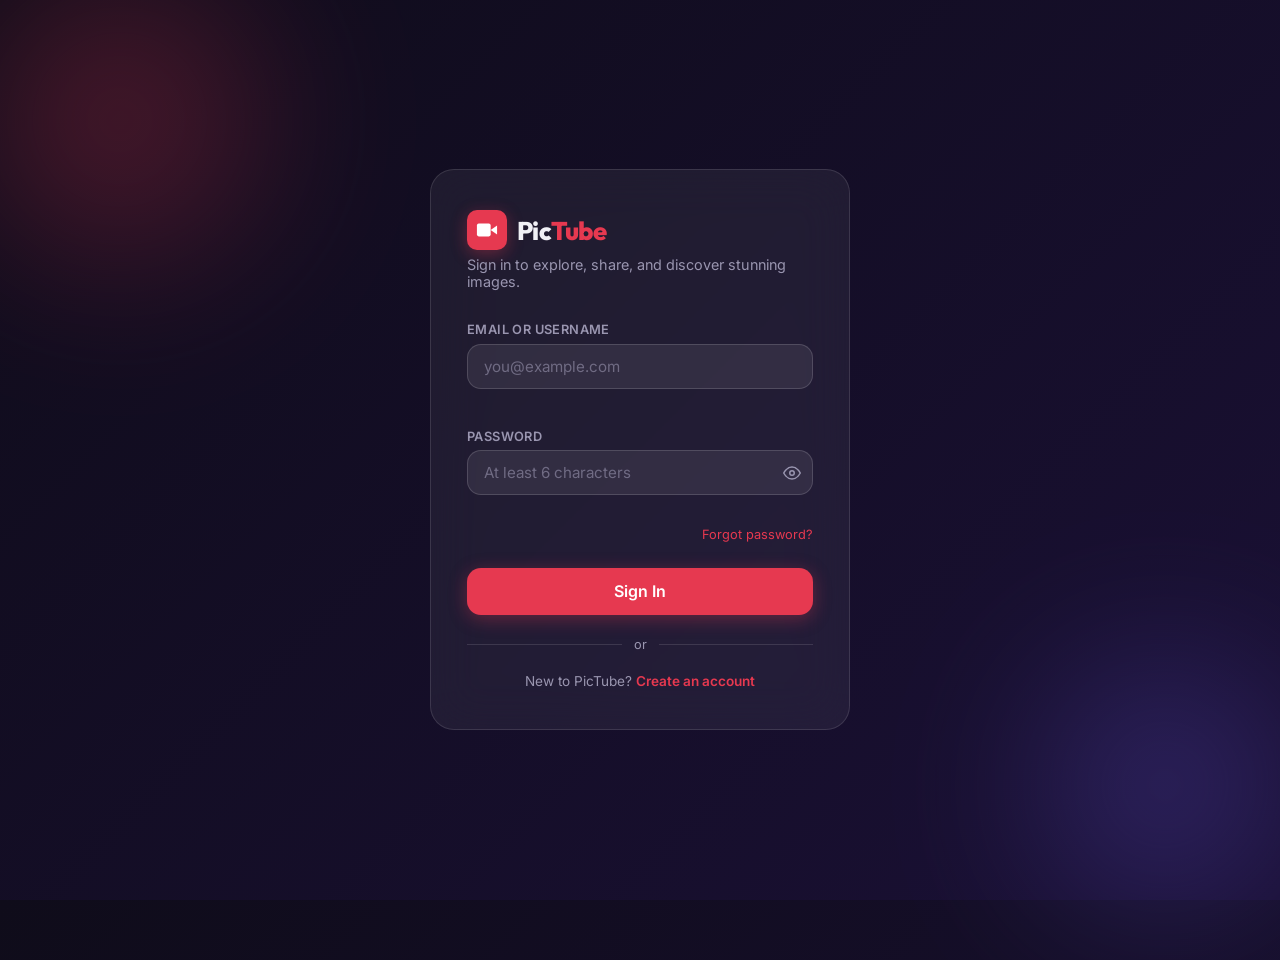
==== login.html @ 1ca36174 "first commit" ====
<!DOCTYPE html>
<html lang="en">
<head>
  <meta charset="UTF-8" />
  <meta name="viewport" content="width=device-width, initial-scale=1.0" />
  <title>PicTube — Sign In</title>

  <!-- Google Font: Inter for clean, modern typography -->
  <link rel="preconnect" href="https://fonts.googleapis.com" />
  <link rel="preconnect" href="https://fonts.gstatic.com" crossorigin />
  <link href="https://fonts.googleapis.com/css2?family=Inter:wght@300;400;500;600;700&family=Outfit:wght@400;600;700;800&display=swap" rel="stylesheet" />

  <!-- All login-specific styles are inlined here for portability -->
  <style>
    /* ─── CSS RESET & VARIABLES ─────────────────────────────── */
    *, *::before, *::after { box-sizing: border-box; margin: 0; padding: 0; }

    :root {
      --bg-gradient-start: #0f0c1a;
      --bg-gradient-end:   #1a1035;
      --accent:            #e63950;   /* crimson red — PicTube brand */
      --accent-hover:      #ff4d6a;
      --accent-glow:       rgba(230, 57, 80, 0.35);
      --glass-bg:          rgba(255, 255, 255, 0.06);
      --glass-border:      rgba(255, 255, 255, 0.12);
      --text-primary:      #f0f0f5;
      --text-secondary:    #9a96b0;
      --input-bg:          rgba(255, 255, 255, 0.08);
      --input-border:      rgba(255, 255, 255, 0.15);
      --input-focus:       rgba(230, 57, 80, 0.5);
      --error-color:       #ff6b6b;
      --success-color:     #4ade80;
      --font-body:         'Inter', sans-serif;
      --font-display:      'Outfit', sans-serif;
      --radius:            14px;
      --transition:        0.25s ease;
    }

    /* ─── BODY & BACKGROUND ─────────────────────────────────── */
    body {
      font-family: var(--font-body);
      background: linear-gradient(135deg, var(--bg-gradient-start), var(--bg-gradient-end));
      min-height: 100vh;
      display: flex;
      align-items: center;
      justify-content: center;
      padding: 1rem;
      /* Animated background blobs for visual depth */
      position: relative;
      overflow: hidden;
    }

    /* Decorative blurred background orbs (pure CSS) */
    body::before, body::after {
      content: '';
      position: absolute;
      border-radius: 50%;
      filter: blur(80px);
      opacity: 0.4;
      pointer-events: none;
    }
    body::before {
      width: 400px; height: 400px;
      background: radial-gradient(circle, #e63950, transparent 70%);
      top: -80px; left: -80px;
      animation: floatOrb 8s ease-in-out infinite;
    }
    body::after {
      width: 350px; height: 350px;
      background: radial-gradient(circle, #6c5ce7, transparent 70%);
      bottom: -60px; right: -60px;
      animation: floatOrb 10s ease-in-out infinite reverse;
    }

    @keyframes floatOrb {
      0%, 100% { transform: translate(0, 0); }
      50%       { transform: translate(20px, 20px); }
    }

    /* ─── GLASSMORPHIC CARD ─────────────────────────────────── */
    /* Glassmorphism: semi-transparent bg + blur + subtle border */
    .login-card {
      background: var(--glass-bg);
      border: 1px solid var(--glass-border);
      backdrop-filter: blur(24px);       /* the "frosted glass" blur */
      -webkit-backdrop-filter: blur(24px);
      border-radius: 24px;
      padding: 2.5rem 2.25rem;
      width: 100%;
      max-width: 420px;
      position: relative;
      z-index: 1;
      /* Entrance animation */
      animation: cardIn 0.5s cubic-bezier(0.34, 1.56, 0.64, 1) both;
    }

    @keyframes cardIn {
      from { opacity: 0; transform: translateY(30px) scale(0.97); }
      to   { opacity: 1; transform: translateY(0) scale(1); }
    }

    /* ─── LOGO / BRAND ──────────────────────────────────────── */
    .brand {
      display: flex;
      align-items: center;
      gap: 0.6rem;
      margin-bottom: 0.4rem;
    }

    /* The PicTube "play" icon badge */
    .brand-icon {
      width: 40px; height: 40px;
      background: var(--accent);
      border-radius: 10px;
      display: flex;
      align-items: center;
      justify-content: center;
      box-shadow: 0 4px 16px var(--accent-glow);
    }
    .brand-icon svg { fill: white; }

    .brand-name {
      font-family: var(--font-display);
      font-size: 1.6rem;
      font-weight: 800;
      color: var(--text-primary);
      letter-spacing: -0.5px;
    }
    .brand-name span { color: var(--accent); }

    .login-subtitle {
      color: var(--text-secondary);
      font-size: 0.9rem;
      margin-bottom: 2rem;
      margin-top: 0.25rem;
    }

    /* ─── FORM ──────────────────────────────────────────────── */
    .login-form { display: flex; flex-direction: column; gap: 1.1rem; }

    /* Each label + input lives in a .field-group */
    .field-group {
      display: flex;
      flex-direction: column;
      gap: 0.4rem;
    }

    .field-group label {
      font-size: 0.8rem;
      font-weight: 600;
      color: var(--text-secondary);
      letter-spacing: 0.4px;
      text-transform: uppercase;
    }

    /* Wrapper needed so we can absolutely-position icons inside the input */
    .input-wrapper {
      position: relative;
    }

    .input-wrapper input {
      width: 100%;
      background: var(--input-bg);
      border: 1.5px solid var(--input-border);
      border-radius: var(--radius);
      padding: 0.75rem 2.8rem 0.75rem 1rem;
      font-family: var(--font-body);
      font-size: 0.95rem;
      color: var(--text-primary);
      outline: none;
      transition: border-color var(--transition), box-shadow var(--transition);
    }

    .input-wrapper input::placeholder { color: var(--text-secondary); opacity: 0.6; }

    /* Focus ring using accent color */
    .input-wrapper input:focus {
      border-color: var(--accent);
      box-shadow: 0 0 0 3px var(--input-focus);
    }

    /* Error state */
    .input-wrapper input.input-error {
      border-color: var(--error-color);
      box-shadow: 0 0 0 3px rgba(255, 107, 107, 0.2);
    }

    /* Show/hide password button positioned inside the input */
    .toggle-password {
      position: absolute;
      right: 0.75rem;
      top: 50%;
      transform: translateY(-50%);
      background: none;
      border: none;
      cursor: pointer;
      color: var(--text-secondary);
      display: flex;
      align-items: center;
      padding: 0;
      transition: color var(--transition);
    }
    .toggle-password:hover { color: var(--text-primary); }

    /* Inline field error messages */
    .field-error {
      font-size: 0.78rem;
      color: var(--error-color);
      min-height: 1rem; /* reserve space to prevent layout shift */
    }

    /* Forgot password link */
    .forgot-link {
      text-align: right;
      font-size: 0.8rem;
      margin-top: -0.5rem;
    }
    .forgot-link a {
      color: var(--accent);
      text-decoration: none;
      transition: color var(--transition);
    }
    .forgot-link a:hover { color: var(--accent-hover); }

    /* ─── SUBMIT BUTTON ─────────────────────────────────────── */
    .login-btn {
      margin-top: 0.5rem;
      width: 100%;
      padding: 0.85rem;
      background: var(--accent);
      color: #fff;
      border: none;
      border-radius: var(--radius);
      font-family: var(--font-body);
      font-size: 1rem;
      font-weight: 600;
      cursor: pointer;
      transition: background var(--transition), transform var(--transition), box-shadow var(--transition);
      box-shadow: 0 4px 18px var(--accent-glow);
    }
    .login-btn:hover:not(:disabled) {
      background: var(--accent-hover);
      transform: translateY(-1px);
      box-shadow: 0 6px 24px var(--accent-glow);
    }
    .login-btn:active:not(:disabled) { transform: translateY(0); }
    .login-btn:disabled { opacity: 0.7; cursor: not-allowed; }

    /* ─── DIVIDER ────────────────────────────────────────────── */
    .divider {
      display: flex;
      align-items: center;
      gap: 0.75rem;
      color: var(--text-secondary);
      font-size: 0.8rem;
      margin: 0.25rem 0;
    }
    .divider::before, .divider::after {
      content: '';
      flex: 1;
      height: 1px;
      background: var(--glass-border);
    }

    /* ─── SIGN UP PROMPT ─────────────────────────────────────── */
    .signup-prompt {
      text-align: center;
      font-size: 0.85rem;
      color: var(--text-secondary);
    }
    .signup-prompt a {
      color: var(--accent);
      text-decoration: none;
      font-weight: 600;
      transition: color var(--transition);
    }
    .signup-prompt a:hover { color: var(--accent-hover); }

    /* ─── AUTH TOAST ─────────────────────────────────────────── */
    /* Small snackbar notification for login feedback */
    .auth-toast {
      position: fixed;
      bottom: 2rem;
      right: 2rem;
      padding: 0.75rem 1.25rem;
      border-radius: 10px;
      font-size: 0.9rem;
      font-weight: 500;
      color: #fff;
      z-index: 9999;
      opacity: 0;
      transform: translateY(10px);
      transition: opacity 0.3s ease, transform 0.3s ease;
      pointer-events: none;
    }
    .auth-toast--visible { opacity: 1; transform: translateY(0); }
    .auth-toast--success { background: #1a7a4a; border-left: 4px solid var(--success-color); }
    .auth-toast--error   { background: #7a1a1a; border-left: 4px solid var(--error-color); }

    /* ─── RESPONSIVE ─────────────────────────────────────────── */
    @media (max-width: 480px) {
      .login-card { padding: 2rem 1.5rem; border-radius: 18px; }
    }
  </style>
</head>
<body>

  <!-- ══════════════════════════════════════════════════════════
       GLASSMORPHIC LOGIN CARD
  ══════════════════════════════════════════════════════════ -->
  <div class="login-card" role="main">

    <!-- Brand Logo -->
    <div class="brand">
      <div class="brand-icon" aria-hidden="true">
        <!-- Camera / play icon -->
        <svg width="22" height="22" viewBox="0 0 24 24" xmlns="http://www.w3.org/2000/svg">
          <path d="M23 7L16 12L23 17V7Z"/>
          <rect x="1" y="5" width="15" height="14" rx="2" ry="2"/>
        </svg>
      </div>
      <span class="brand-name">Pic<span>Tube</span></span>
    </div>
    <p class="login-subtitle">Sign in to explore, share, and discover stunning images.</p>

    <!-- Login Form -->
    <!-- The id="login-form" is hooked in auth.js via addEventListener -->
    <form class="login-form" id="login-form" novalidate>

      <!-- Email / Username Field -->
      <div class="field-group">
        <label for="email">Email or Username</label>
        <div class="input-wrapper">
          <input
            type="text"
            id="email"
            name="email"
            placeholder="you@example.com"
            autocomplete="username"
            aria-required="true"
            aria-describedby="email-error"
          />
        </div>
        <!-- Error message is injected here by auth.js -->
        <span class="field-error" id="email-error" role="alert"></span>
      </div>

      <!-- Password Field -->
      <div class="field-group">
        <label for="password">Password</label>
        <div class="input-wrapper">
          <input
            type="password"
            id="password"
            name="password"
            placeholder="At least 6 characters"
            autocomplete="current-password"
            aria-required="true"
            aria-describedby="password-error"
          />
          <!-- Show / Hide Password Toggle -->
          <button
            type="button"
            class="toggle-password"
            id="toggle-password"
            aria-label="Toggle password visibility"
            title="Show / hide password"
          >
            <!-- Eye icon (default = password hidden) -->
            <svg xmlns="http://www.w3.org/2000/svg" width="18" height="18" viewBox="0 0 24 24"
                 fill="none" stroke="currentColor" stroke-width="2" stroke-linecap="round" stroke-linejoin="round">
              <path d="M1 12s4-8 11-8 11 8 11 8-4 8-11 8-11-8-11-8z"/>
              <circle cx="12" cy="12" r="3"/>
            </svg>
          </button>
        </div>
        <span class="field-error" id="password-error" role="alert"></span>
      </div>

      <!-- Forgot Password -->
      <div class="forgot-link">
        <a href="#" onclick="return false;">Forgot password?</a>
      </div>

      <!-- Submit Button -->
      <button type="submit" class="login-btn" id="login-btn">
        Sign In
      </button>

      <!-- Divider -->
      <div class="divider" aria-hidden="true">or</div>

      <!-- Sign Up Prompt -->
      <p class="signup-prompt">
        New to PicTube?
        <a href="#" onclick="return false;">Create an account</a>
      </p>

    </form>
  </div>

  <!-- Load authentication logic -->
  <script src="auth.js"></script>
</body>
</html>
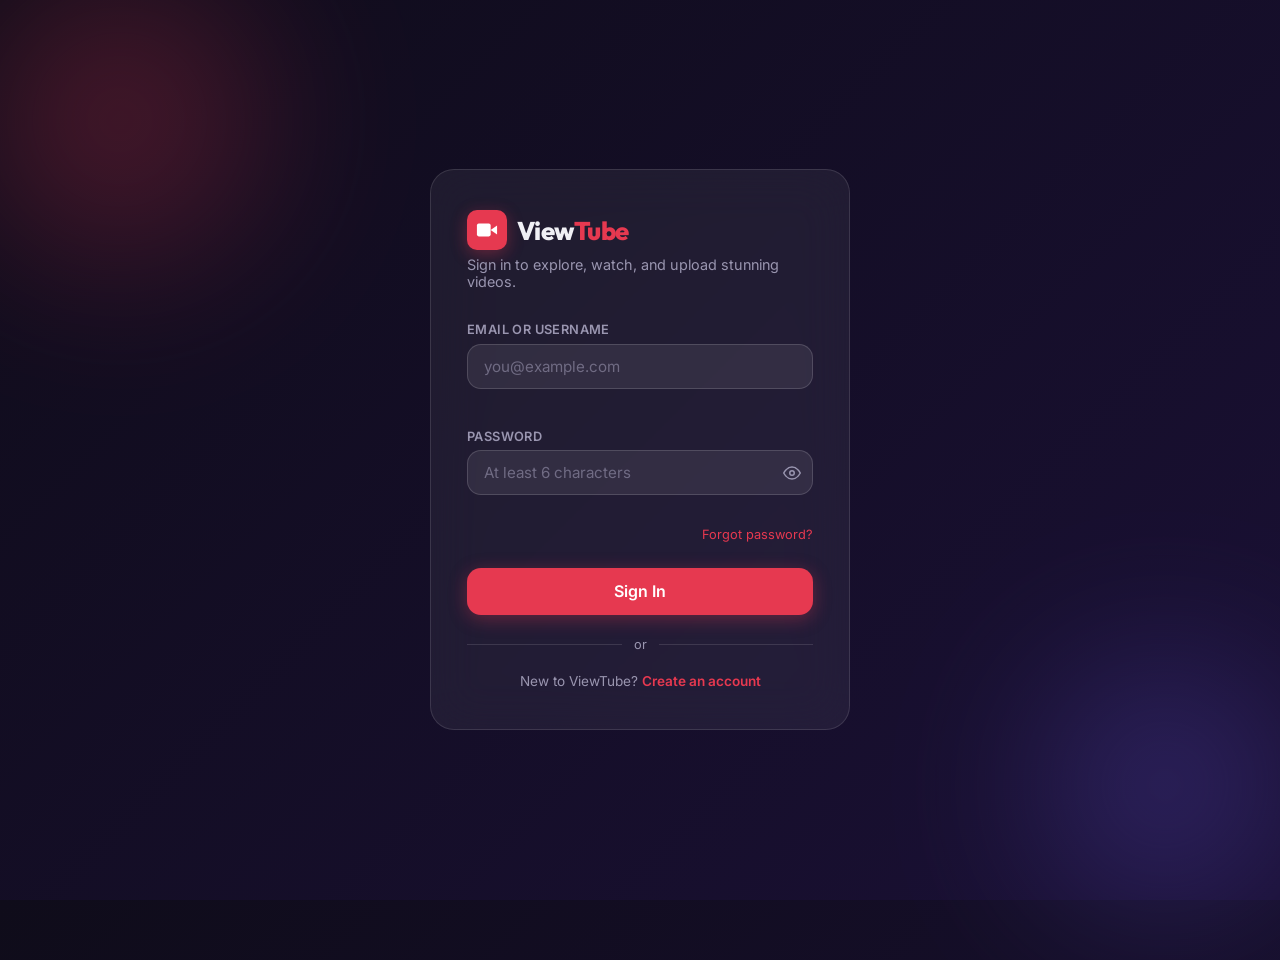
==== commit a8baf230: "fixed code" ====
--- a/login.html
+++ b/login.html
@@ -3,7 +3,7 @@
 <head>
   <meta charset="UTF-8" />
   <meta name="viewport" content="width=device-width, initial-scale=1.0" />
-  <title>PicTube — Sign In</title>
+  <title>ViewTube — Sign In</title>
 
   <!-- Google Font: Inter for clean, modern typography -->
   <link rel="preconnect" href="https://fonts.googleapis.com" />
@@ -319,9 +319,9 @@
           <rect x="1" y="5" width="15" height="14" rx="2" ry="2"/>
         </svg>
       </div>
-      <span class="brand-name">Pic<span>Tube</span></span>
+      <span class="brand-name">View<span>Tube</span></span>
     </div>
-    <p class="login-subtitle">Sign in to explore, share, and discover stunning images.</p>
+    <p class="login-subtitle">Sign in to explore, watch, and upload stunning videos.</p>
 
     <!-- Login Form -->
     <!-- The id="login-form" is hooked in auth.js via addEventListener -->
@@ -392,7 +392,7 @@
 
       <!-- Sign Up Prompt -->
       <p class="signup-prompt">
-        New to PicTube?
+        New to ViewTube?
         <a href="#" onclick="return false;">Create an account</a>
       </p>
 
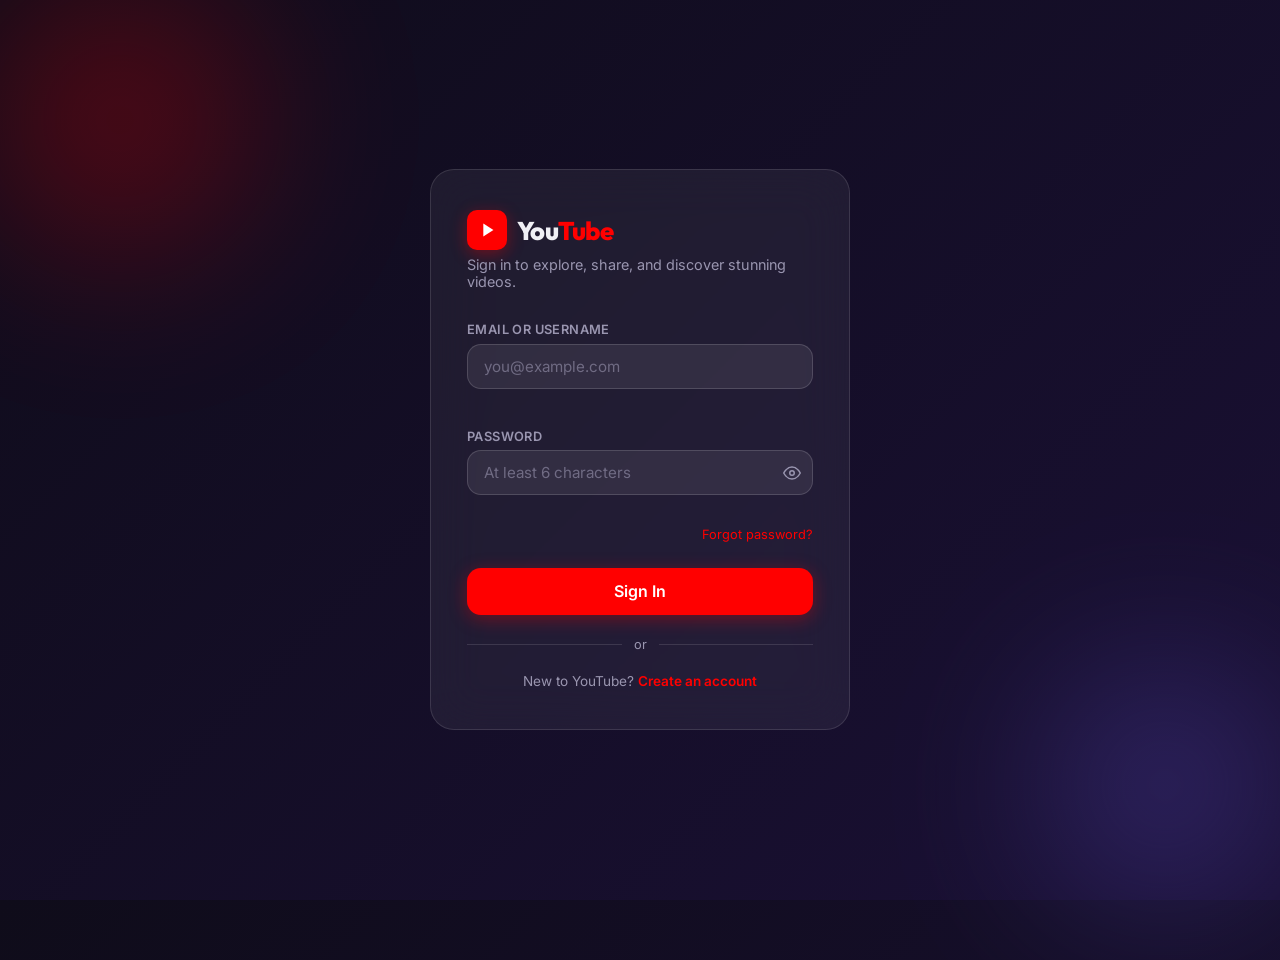
==== commit 9cd96317: "login" ====
--- a/login.html
+++ b/login.html
@@ -3,7 +3,7 @@
 <head>
   <meta charset="UTF-8" />
   <meta name="viewport" content="width=device-width, initial-scale=1.0" />
-  <title>ViewTube — Sign In</title>
+  <title>YouTube — Sign In</title>
 
   <!-- Google Font: Inter for clean, modern typography -->
   <link rel="preconnect" href="https://fonts.googleapis.com" />
@@ -18,9 +18,9 @@
     :root {
       --bg-gradient-start: #0f0c1a;
       --bg-gradient-end:   #1a1035;
-      --accent:            #e63950;   /* crimson red — PicTube brand */
-      --accent-hover:      #ff4d6a;
-      --accent-glow:       rgba(230, 57, 80, 0.35);
+      --accent:            #ff0000;   /* YouTube Red */
+      --accent-hover:      #cc0000;
+      --accent-glow:       rgba(255, 0, 0, 0.35);
       --glass-bg:          rgba(255, 255, 255, 0.06);
       --glass-border:      rgba(255, 255, 255, 0.12);
       --text-primary:      #f0f0f5;
@@ -61,7 +61,7 @@
     }
     body::before {
       width: 400px; height: 400px;
-      background: radial-gradient(circle, #e63950, transparent 70%);
+      background: radial-gradient(circle, #ff0000, transparent 70%);
       top: -80px; left: -80px;
       animation: floatOrb 8s ease-in-out infinite;
     }
@@ -312,16 +312,15 @@
 
     <!-- Brand Logo -->
     <div class="brand">
-      <div class="brand-icon" aria-hidden="true">
-        <!-- Camera / play icon -->
+      <div class="brand-icon" aria-hidden="true" style="background:#ff0000">
+        <!-- Play icon -->
         <svg width="22" height="22" viewBox="0 0 24 24" xmlns="http://www.w3.org/2000/svg">
-          <path d="M23 7L16 12L23 17V7Z"/>
-          <rect x="1" y="5" width="15" height="14" rx="2" ry="2"/>
+          <path d="M8 5v14l11-7z"/>
         </svg>
       </div>
-      <span class="brand-name">View<span>Tube</span></span>
+      <span class="brand-name">You<span>Tube</span></span>
     </div>
-    <p class="login-subtitle">Sign in to explore, watch, and upload stunning videos.</p>
+    <p class="login-subtitle">Sign in to explore, share, and discover stunning videos.</p>
 
     <!-- Login Form -->
     <!-- The id="login-form" is hooked in auth.js via addEventListener -->
@@ -392,7 +391,7 @@
 
       <!-- Sign Up Prompt -->
       <p class="signup-prompt">
-        New to ViewTube?
+        New to YouTube?
         <a href="#" onclick="return false;">Create an account</a>
       </p>
 
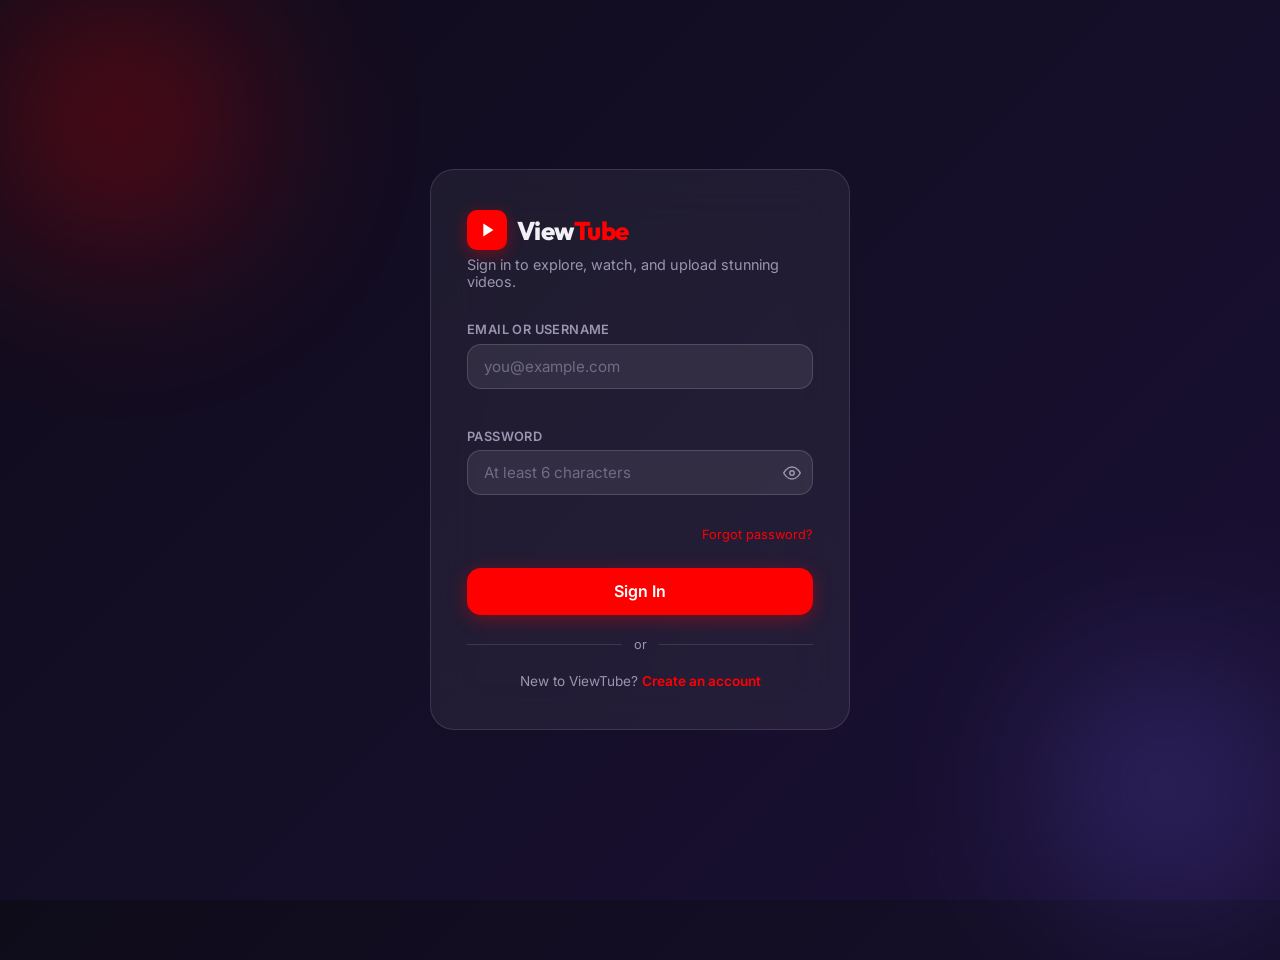
==== commit 7864bdab: "Merge branch 'main' of https://github.com/hariniii-03/youtube" ====
--- a/login.html
+++ b/login.html
@@ -3,7 +3,7 @@
 <head>
   <meta charset="UTF-8" />
   <meta name="viewport" content="width=device-width, initial-scale=1.0" />
-  <title>YouTube — Sign In</title>
+  <title>ViewTube — Sign In</title>
 
   <!-- Google Font: Inter for clean, modern typography -->
   <link rel="preconnect" href="https://fonts.googleapis.com" />
@@ -318,9 +318,9 @@
           <path d="M8 5v14l11-7z"/>
         </svg>
       </div>
-      <span class="brand-name">You<span>Tube</span></span>
+      <span class="brand-name">View<span>Tube</span></span>
     </div>
-    <p class="login-subtitle">Sign in to explore, share, and discover stunning videos.</p>
+    <p class="login-subtitle">Sign in to explore, watch, and upload stunning videos.</p>
 
     <!-- Login Form -->
     <!-- The id="login-form" is hooked in auth.js via addEventListener -->
@@ -391,7 +391,7 @@
 
       <!-- Sign Up Prompt -->
       <p class="signup-prompt">
-        New to YouTube?
+        New to ViewTube?
         <a href="#" onclick="return false;">Create an account</a>
       </p>
 
